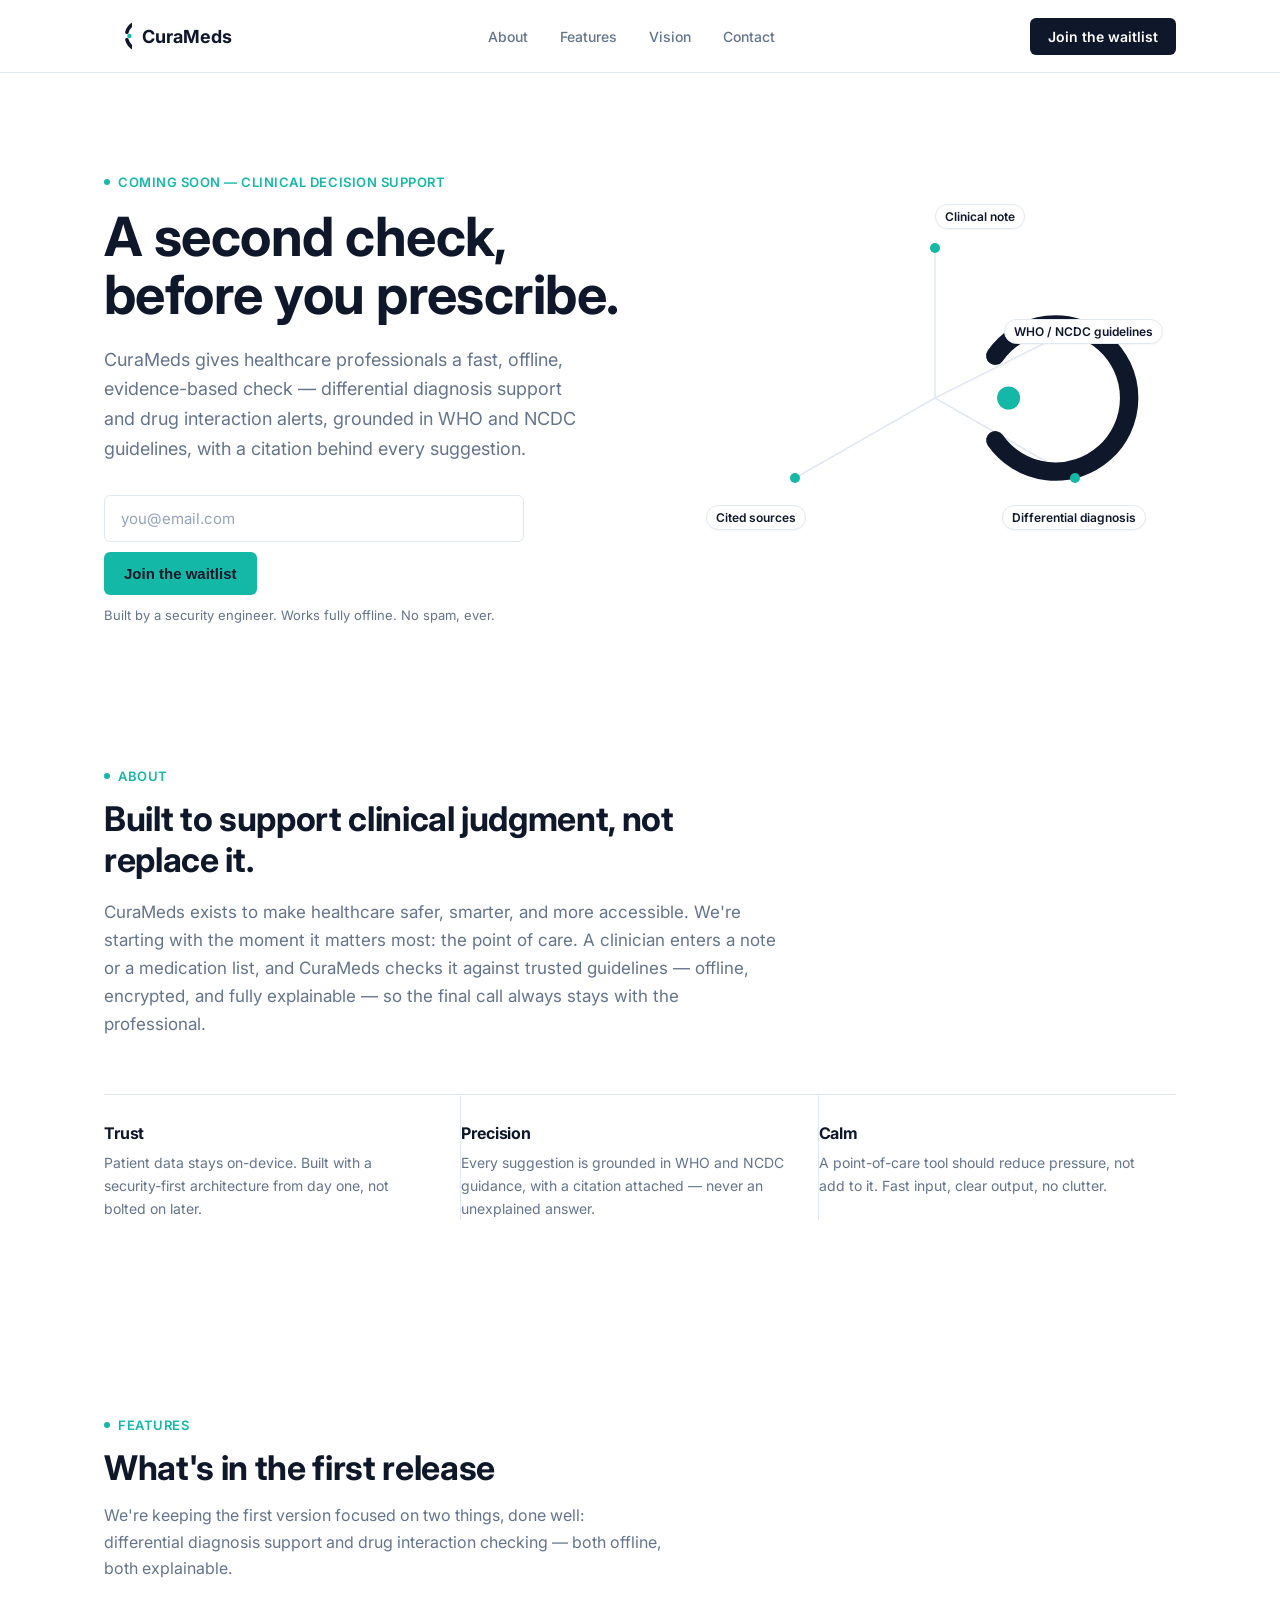
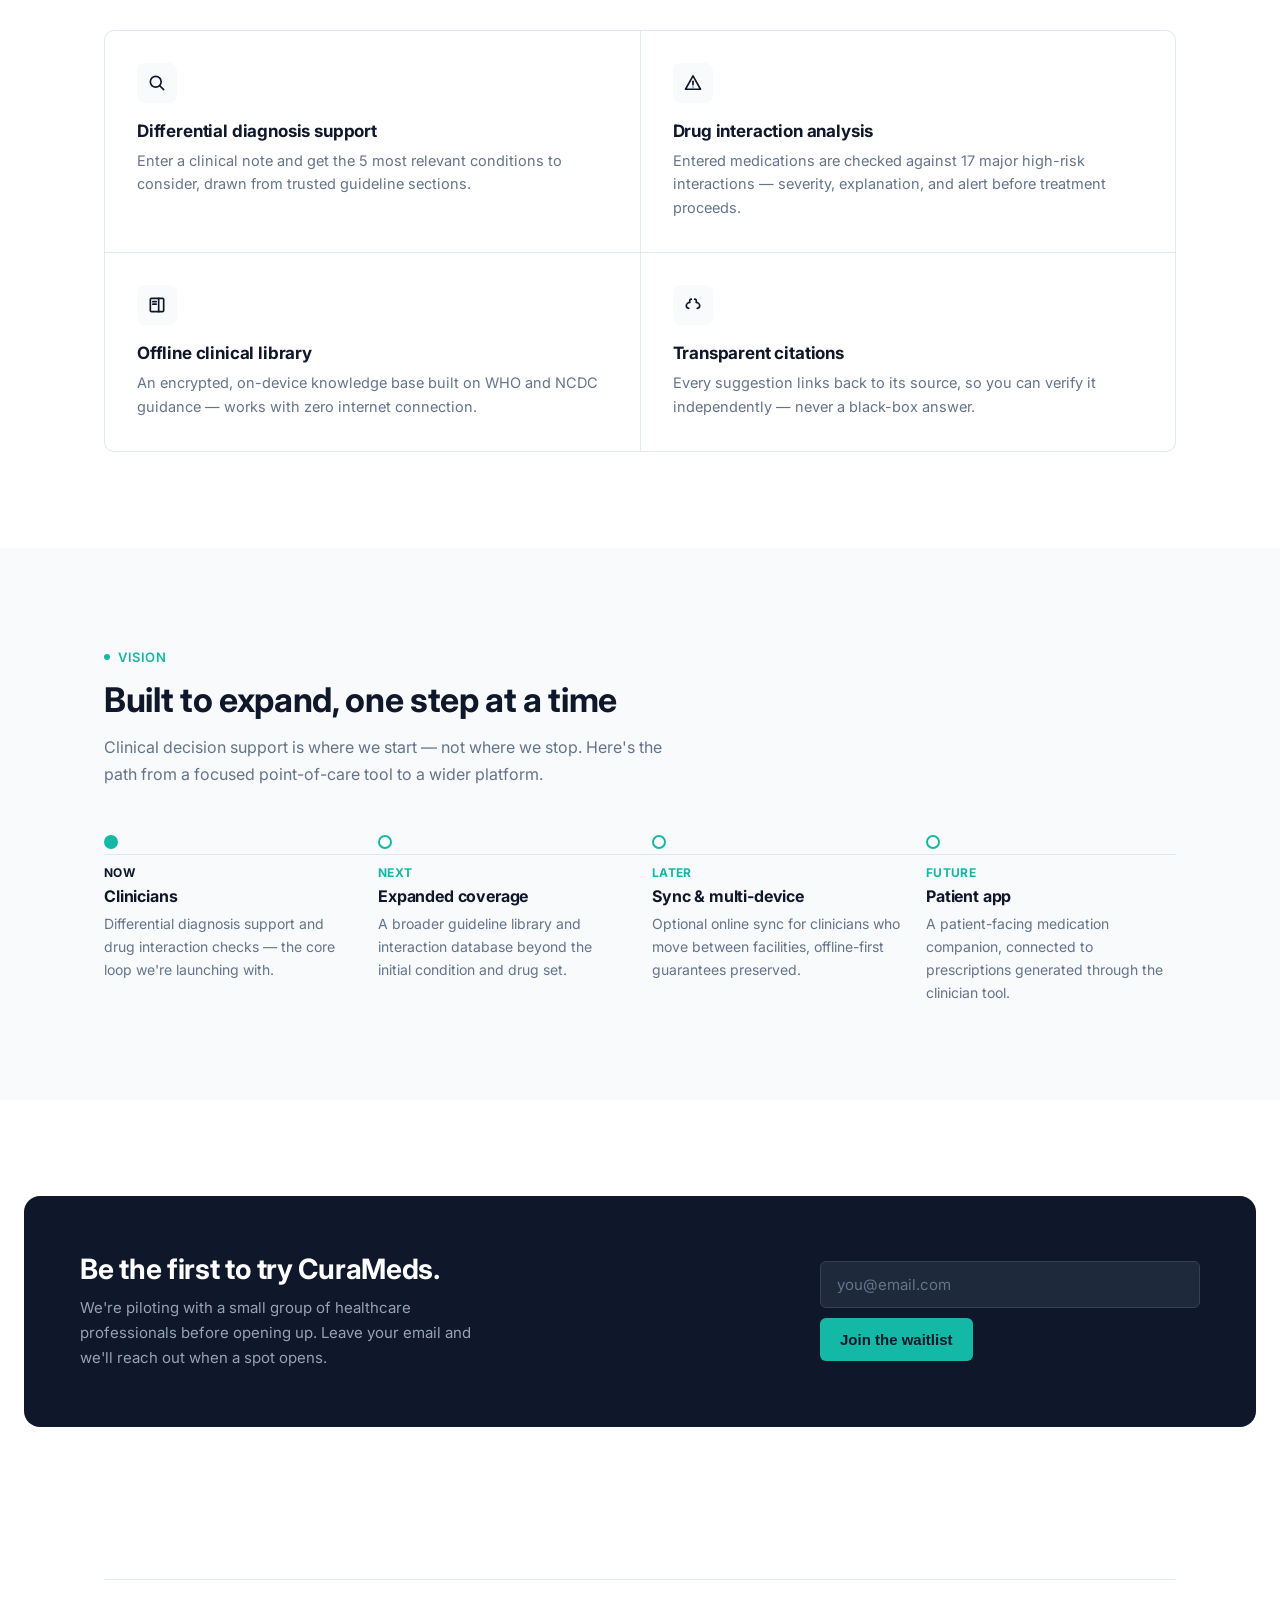
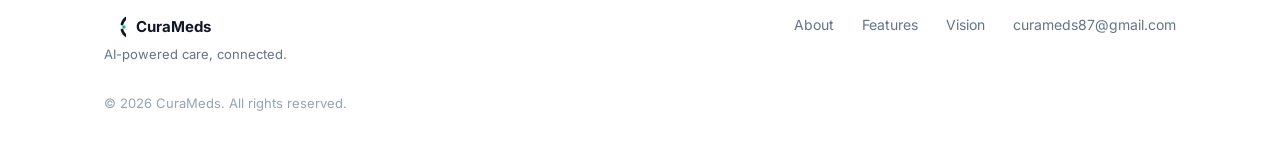
==== index.html @ 8fec7665 "Rename curameds-landing.html to index.html" ====
<!DOCTYPE html>
<html lang="en">
<head>
<meta charset="UTF-8">
<meta name="viewport" content="width=device-width, initial-scale=1.0">
<title>CuraMeds — Never miss a dose again</title>
<link rel="preconnect" href="https://fonts.googleapis.com">
<link rel="preconnect" href="https://fonts.gstatic.com" crossorigin>
<link href="https://fonts.googleapis.com/css2?family=Inter:wght@400;500;600;700;800&display=swap" rel="stylesheet">
<style>
  :root{
    --navy:#0F172A;
    --teal:#14B8A6;
    --white:#FFFFFF;
    --lgray:#F8FAFC;
    --mgray:#64748B;
    --emerald:#10B981;
    --border:#E2E8F0;
    --maxw:1120px;
  }
  *{box-sizing:border-box;}
  html{scroll-behavior:smooth;}
  body{
    margin:0;
    font-family:'Inter',Helvetica,Arial,sans-serif;
    color:var(--navy);
    background:var(--white);
    -webkit-font-smoothing:antialiased;
  }
  a{color:inherit;}
  img,svg{display:block;max-width:100%;}
  .wrap{max-width:var(--maxw);margin:0 auto;padding:0 24px;}
  .eyebrow{
    display:inline-flex;align-items:center;gap:8px;
    font-size:13px;font-weight:600;letter-spacing:.04em;text-transform:uppercase;
    color:var(--teal);
  }
  .eyebrow .dot{width:6px;height:6px;border-radius:50%;background:var(--teal);}
  h1,h2,h3{margin:0;font-weight:700;letter-spacing:-0.01em;}
  p{margin:0;line-height:1.65;color:var(--mgray);}
  section{padding:96px 0;}
  @media (max-width:640px){section{padding:64px 0;}}

  /* Focus visibility */
  a:focus-visible,button:focus-visible,input:focus-visible{
    outline:2px solid var(--teal);outline-offset:3px;border-radius:4px;
  }

  /* NAV */
  header.site{
    position:sticky;top:0;z-index:50;
    background:rgba(255,255,255,.9);backdrop-filter:blur(8px);
    border-bottom:1px solid var(--border);
  }
  .navrow{display:flex;align-items:center;justify-content:space-between;height:72px;}
  .brand{display:flex;align-items:center;gap:10px;text-decoration:none;}
  .brand svg{width:28px;height:28px;}
  .brand span{font-size:18px;font-weight:700;color:var(--navy);}
  nav.links{display:flex;gap:32px;}
  nav.links a{font-size:14px;font-weight:500;color:var(--mgray);text-decoration:none;transition:color .15s ease;}
  nav.links a:hover{color:var(--navy);}
  .navcta{
    font-size:14px;font-weight:600;color:var(--white);background:var(--navy);
    padding:10px 18px;border-radius:6px;text-decoration:none;border:none;cursor:pointer;
    transition:background .15s ease;
  }
  .navcta:hover{background:#1e293b;}
  .navmobile{display:none;}
  @media (max-width:800px){
    nav.links{display:none;}
  }

  /* HERO */
  .hero{padding:96px 0 40px;}
  .hero-grid{display:grid;grid-template-columns:1.05fr .95fr;gap:56px;align-items:center;}
  @media (max-width:900px){.hero-grid{grid-template-columns:1fr;gap:48px;}}
  .hero h1{
    font-size:clamp(34px,5vw,54px);line-height:1.08;margin:18px 0 20px;color:var(--navy);
  }
  .hero p.lead{font-size:18px;max-width:480px;margin-bottom:32px;}
  .waitlist-form{display:flex;gap:10px;max-width:420px;flex-wrap:wrap;}
  .waitlist-form input[type=email]{
    flex:1 1 220px;padding:13px 16px;border:1px solid var(--border);border-radius:6px;
    font-size:15px;font-family:inherit;color:var(--navy);background:var(--white);
  }
  .waitlist-form input::placeholder{color:#94A3B8;}
  .btn-primary{
    padding:13px 20px;border-radius:6px;border:none;background:var(--teal);color:var(--navy);
    font-weight:700;font-size:15px;cursor:pointer;transition:background .15s ease, transform .1s ease;
    white-space:nowrap;
  }
  .btn-primary:hover{background:#0d9488;color:var(--white);}
  .btn-primary:active{transform:scale(.98);}
  .form-note{font-size:13px;color:var(--mgray);margin-top:10px;}
  .form-success{font-size:14px;color:#0d9488;font-weight:600;display:none;margin-top:10px;}

  /* HERO SIGNATURE — connected loop diagram */
  .signature{position:relative;width:100%;aspect-ratio:1/1;max-width:440px;margin:0 auto;}
  .sig-caption{
    position:absolute;font-size:12px;font-weight:600;color:var(--navy);
    background:var(--white);padding:4px 9px;border:1px solid var(--border);border-radius:20px;
    white-space:nowrap;box-shadow:0 1px 2px rgba(15,23,42,.04);
  }
  @keyframes fadein{from{opacity:0;transform:translateY(6px);}to{opacity:1;transform:translateY(0);}}
  .sig-caption, .sig-svg{animation:fadein .6s ease both;}
  .sig-caption:nth-of-type(1){animation-delay:.15s;}
  .sig-caption:nth-of-type(2){animation-delay:.3s;}
  .sig-caption:nth-of-type(3){animation-delay:.45s;}
  .sig-caption:nth-of-type(4){animation-delay:.6s;}
  @media (prefers-reduced-motion:reduce){
    .sig-caption,.sig-svg{animation:none !important;}
  }

  /* ABOUT */
  .about-top{max-width:680px;}
  .about-top p{font-size:17px;}
  .pillars{
    margin-top:56px;display:grid;grid-template-columns:repeat(3,1fr);
    border-top:1px solid var(--border);
  }
  .pillar{padding:28px 28px 0 0;border-right:1px solid var(--border);}
  .pillar:last-child{border-right:none;}
  .pillar h3{font-size:16px;color:var(--navy);margin-bottom:8px;}
  .pillar p{font-size:14px;}
  @media (max-width:700px){
    .pillars{grid-template-columns:1fr;}
    .pillar{border-right:none;border-bottom:1px solid var(--border);padding:24px 0;}
  }

  /* FEATURES */
  .section-head{max-width:560px;margin-bottom:48px;}
  .section-head h2{font-size:clamp(26px,3.4vw,34px);margin-top:14px;color:var(--navy);}
  .section-head p{margin-top:14px;font-size:16px;}
  .feature-grid{display:grid;grid-template-columns:repeat(2,1fr);gap:1px;background:var(--border);border:1px solid var(--border);border-radius:10px;overflow:hidden;}
  @media (max-width:700px){.feature-grid{grid-template-columns:1fr;}}
  .feature{background:var(--white);padding:32px;}
  .feature .icon{
    width:40px;height:40px;border-radius:8px;background:var(--lgray);
    display:flex;align-items:center;justify-content:center;margin-bottom:18px;
  }
  .feature .icon svg{width:20px;height:20px;stroke:var(--navy);}
  .feature h3{font-size:17px;color:var(--navy);margin-bottom:8px;}
  .feature p{font-size:14.5px;}

  /* VISION / ROADMAP */
  .vision{background:var(--lgray);}
  .roadmap{margin-top:48px;position:relative;}
  .roadmap-line{
    position:absolute;top:19px;left:0;right:0;height:1px;background:var(--border);
  }
  .roadmap-steps{display:grid;grid-template-columns:repeat(4,1fr);gap:24px;position:relative;}
  @media (max-width:800px){
    .roadmap-steps{grid-template-columns:1fr;gap:0;}
    .roadmap-line{display:none;}
  }
  .step{position:relative;padding-top:0;}
  @media (max-width:800px){
    .step{padding:20px 0 20px 28px;border-left:1px solid var(--border);}
    .step .node{position:absolute;left:-7px;top:22px;}
  }
  .step .node{
    width:14px;height:14px;border-radius:50%;background:var(--white);border:2px solid var(--teal);
    margin-bottom:16px;position:relative;z-index:2;
  }
  .step.now .node{background:var(--teal);}
  .step .tag{font-size:12px;font-weight:700;letter-spacing:.03em;text-transform:uppercase;color:var(--teal);margin-bottom:6px;display:block;}
  .step.now .tag{color:var(--navy);}
  .step h3{font-size:16px;color:var(--navy);margin-bottom:6px;}
  .step p{font-size:14px;}

  /* WAITLIST BAND */
  .cta-band{background:var(--navy);color:var(--white);border-radius:16px;padding:56px 48px;margin:0 24px;}
  @media (max-width:640px){.cta-band{padding:40px 24px;margin:0 16px;}}
  .cta-inner{max-width:var(--maxw);margin:0 auto;display:flex;justify-content:space-between;align-items:center;gap:40px;flex-wrap:wrap;}
  .cta-inner h2{font-size:clamp(22px,3vw,28px);color:var(--white);max-width:420px;}
  .cta-inner p{color:#94A3B8;margin-top:10px;font-size:15px;max-width:420px;}
  .cta-form{display:flex;gap:10px;flex-wrap:wrap;max-width:380px;flex:1 1 320px;}
  .cta-form input[type=email]{
    flex:1 1 200px;padding:13px 16px;border-radius:6px;border:1px solid #334155;
    background:#1e293b;color:var(--white);font-size:15px;font-family:inherit;
  }
  .cta-form input::placeholder{color:#64748B;}

  /* FOOTER */
  footer{padding:56px 0 40px;}
  .foot-grid{display:flex;justify-content:space-between;align-items:flex-start;gap:24px;flex-wrap:wrap;border-top:1px solid var(--border);padding-top:36px;}
  .foot-brand{display:flex;align-items:center;gap:10px;}
  .foot-brand svg{width:22px;height:22px;}
  .foot-brand span{font-weight:700;font-size:15px;}
  .foot-tag{font-size:13px;color:var(--mgray);margin-top:6px;}
  .foot-links{display:flex;gap:28px;font-size:14px;}
  .foot-links a{text-decoration:none;color:var(--mgray);}
  .foot-links a:hover{color:var(--navy);}
  .foot-copy{font-size:13px;color:#94A3B8;margin-top:28px;}
</style>
</head>
<body>

<header class="site">
  <div class="wrap navrow">
    <a class="brand" href="#top" aria-label="CuraMeds home">
      <svg viewBox="0 0 128 128" fill="none" xmlns="http://www.w3.org/2000/svg" aria-hidden="true">
        <path d="M104.8,46.6 A64,64 0 1 1 104.8,81.4" stroke="#0F172A" stroke-width="16" stroke-linecap="round" fill="none"/>
        <circle cx="116" cy="64" r="10" fill="#14B8A6"/>
      </svg>
      <span>CuraMeds</span>
    </a>
    <nav class="links" aria-label="Primary">
      <a href="#about">About</a>
      <a href="#features">Features</a>
      <a href="#vision">Vision</a>
      <a href="#contact">Contact</a>
    </nav>
    <a class="navcta" href="#contact">Join the waitlist</a>
  </div>
</header>

<main id="top">

  <!-- HERO -->
  <section class="hero">
    <div class="wrap hero-grid">
      <div>
        <span class="eyebrow"><span class="dot"></span>Coming soon — clinical decision support</span>
        <h1>A second check, before you prescribe.</h1>
        <p class="lead">CuraMeds gives healthcare professionals a fast, offline, evidence-based check — differential diagnosis support and drug interaction alerts, grounded in WHO and NCDC guidelines, with a citation behind every suggestion.</p>
        <form class="waitlist-form" id="heroForm">
          <input type="email" required placeholder="you@email.com" aria-label="Email address">
          <button class="btn-primary" type="submit">Join the waitlist</button>
        </form>
        <p class="form-note" id="heroNote">Built by a security engineer. Works fully offline. No spam, ever.</p>
        <p class="form-success" id="heroSuccess">You're on the list — we'll email you when the pilot opens.</p>
      </div>

      <div class="signature" aria-hidden="true">
        <svg class="sig-svg" viewBox="0 0 440 440" width="100%" height="100%">
          <line x1="220" y1="220" x2="220" y2="70" stroke="#E2E8F0" stroke-width="1.5"/>
          <line x1="220" y1="220" x2="360" y2="150" stroke="#E2E8F0" stroke-width="1.5"/>
          <line x1="220" y1="220" x2="360" y2="300" stroke="#E2E8F0" stroke-width="1.5"/>
          <line x1="220" y1="220" x2="80" y2="300" stroke="#E2E8F0" stroke-width="1.5"/>
          <g transform="translate(220,220) scale(1.15)">
            <path d="M52.4,-36.7 A64,64 0 1 1 52.4,36.7" fill="none" stroke="#0F172A" stroke-width="16" stroke-linecap="round"/>
            <circle cx="64" cy="0" r="10" fill="#14B8A6"/>
          </g>
          <circle cx="220" cy="70" r="5" fill="#14B8A6"/>
          <circle cx="360" cy="150" r="5" fill="#14B8A6"/>
          <circle cx="360" cy="300" r="5" fill="#14B8A6"/>
          <circle cx="80" cy="300" r="5" fill="#14B8A6"/>
        </svg>
        <span class="sig-caption" style="top:6%;left:50%;transform:translateX(-50%);">Clinical note</span>
        <span class="sig-caption" style="top:32%;right:-2%;">WHO / NCDC guidelines</span>
        <span class="sig-caption" style="bottom:20%;right:2%;">Differential diagnosis</span>
        <span class="sig-caption" style="bottom:20%;left:-2%;">Cited sources</span>
      </div>
    </div>
  </section>

  <!-- ABOUT -->
  <section id="about">
    <div class="wrap">
      <div class="about-top">
        <span class="eyebrow"><span class="dot"></span>About</span>
        <h2 style="font-size:clamp(26px,3.4vw,34px);margin-top:14px;color:var(--navy);">Built to support clinical judgment, not replace it.</h2>
        <p style="margin-top:18px;">CuraMeds exists to make healthcare safer, smarter, and more accessible. We're starting with the moment it matters most: the point of care. A clinician enters a note or a medication list, and CuraMeds checks it against trusted guidelines — offline, encrypted, and fully explainable — so the final call always stays with the professional.</p>
      </div>
      <div class="pillars">
        <div class="pillar">
          <h3>Trust</h3>
          <p>Patient data stays on-device. Built with a security-first architecture from day one, not bolted on later.</p>
        </div>
        <div class="pillar">
          <h3>Precision</h3>
          <p>Every suggestion is grounded in WHO and NCDC guidance, with a citation attached — never an unexplained answer.</p>
        </div>
        <div class="pillar">
          <h3>Calm</h3>
          <p>A point-of-care tool should reduce pressure, not add to it. Fast input, clear output, no clutter.</p>
        </div>
      </div>
    </div>
  </section>

  <!-- FEATURES -->
  <section id="features">
    <div class="wrap">
      <div class="section-head">
        <span class="eyebrow"><span class="dot"></span>Features</span>
        <h2>What's in the first release</h2>
        <p>We're keeping the first version focused on two things, done well: differential diagnosis support and drug interaction checking — both offline, both explainable.</p>
      </div>
      <div class="feature-grid">
        <div class="feature">
          <div class="icon">
            <svg viewBox="0 0 24 24" fill="none" stroke-width="2" stroke-linecap="round" stroke-linejoin="round"><circle cx="10.5" cy="10.5" r="6.5"/><line x1="15.3" y1="15.3" x2="20" y2="20"/></svg>
          </div>
          <h3>Differential diagnosis support</h3>
          <p>Enter a clinical note and get the 5 most relevant conditions to consider, drawn from trusted guideline sections.</p>
        </div>
        <div class="feature">
          <div class="icon">
            <svg viewBox="0 0 24 24" fill="none" stroke-width="2" stroke-linecap="round" stroke-linejoin="round"><path d="M12 3.5 21 19.5H3Z"/><line x1="12" y1="10" x2="12" y2="14.2"/><circle cx="12" cy="17" r="0.15" fill="#0F172A" stroke="#0F172A"/></svg>
          </div>
          <h3>Drug interaction analysis</h3>
          <p>Entered medications are checked against 17 major high-risk interactions — severity, explanation, and alert before treatment proceeds.</p>
        </div>
        <div class="feature">
          <div class="icon">
            <svg viewBox="0 0 24 24" fill="none" stroke-width="2" stroke-linecap="round" stroke-linejoin="round"><path d="M4 5.5C4 4.7 4.7 4 5.5 4H14v16H5.5A1.5 1.5 0 0 1 4 18.5Z"/><path d="M14 4h4.5c.83 0 1.5.67 1.5 1.5v13c0 .83-.67 1.5-1.5 1.5H14"/><line x1="7" y1="8" x2="11" y2="8"/><line x1="7" y1="11" x2="11" y2="11"/></svg>
          </div>
          <h3>Offline clinical library</h3>
          <p>An encrypted, on-device knowledge base built on WHO and NCDC guidance — works with zero internet connection.</p>
        </div>
        <div class="feature">
          <div class="icon">
            <svg viewBox="0 0 24 24" fill="none" stroke-width="2" stroke-linecap="round" stroke-linejoin="round"><path d="M8 9c-2.2 0-4 1.8-4 4v0c0 1.7 1.3 3 3 3"/><path d="M8 9V7c0-1.1.9-2 2-2"/><path d="M16 9c2.2 0 4 1.8 4 4v0c0 1.7-1.3 3-3 3"/><path d="M16 9V7c0-1.1-.9-2-2-2"/></svg>
          </div>
          <h3>Transparent citations</h3>
          <p>Every suggestion links back to its source, so you can verify it independently — never a black-box answer.</p>
        </div>
      </div>
    </div>
  </section>

  <!-- VISION -->
  <section id="vision" class="vision">
    <div class="wrap">
      <div class="section-head">
        <span class="eyebrow"><span class="dot"></span>Vision</span>
        <h2>Built to expand, one step at a time</h2>
        <p>Clinical decision support is where we start — not where we stop. Here's the path from a focused point-of-care tool to a wider platform.</p>
      </div>
      <div class="roadmap">
        <div class="roadmap-line"></div>
        <div class="roadmap-steps">
          <div class="step now">
            <div class="node"></div>
            <span class="tag">Now</span>
            <h3>Clinicians</h3>
            <p>Differential diagnosis support and drug interaction checks — the core loop we're launching with.</p>
          </div>
          <div class="step">
            <div class="node"></div>
            <span class="tag">Next</span>
            <h3>Expanded coverage</h3>
            <p>A broader guideline library and interaction database beyond the initial condition and drug set.</p>
          </div>
          <div class="step">
            <div class="node"></div>
            <span class="tag">Later</span>
            <h3>Sync &amp; multi-device</h3>
            <p>Optional online sync for clinicians who move between facilities, offline-first guarantees preserved.</p>
          </div>
          <div class="step">
            <div class="node"></div>
            <span class="tag">Future</span>
            <h3>Patient app</h3>
            <p>A patient-facing medication companion, connected to prescriptions generated through the clinician tool.</p>
          </div>
        </div>
      </div>
    </div>
  </section>

  <!-- CONTACT / WAITLIST -->
  <section id="contact">
    <div class="cta-band">
      <div class="cta-inner">
        <div>
          <h2>Be the first to try CuraMeds.</h2>
          <p>We're piloting with a small group of healthcare professionals before opening up. Leave your email and we'll reach out when a spot opens.</p>
        </div>
        <form class="cta-form" id="ctaForm">
          <input type="email" required placeholder="you@email.com" aria-label="Email address">
          <button class="btn-primary" type="submit">Join the waitlist</button>
        </form>
      </div>
    </div>
  </section>

</main>

<footer>
  <div class="wrap">
    <div class="foot-grid">
      <div>
        <div class="foot-brand">
          <svg viewBox="0 0 128 128" fill="none" xmlns="http://www.w3.org/2000/svg" aria-hidden="true">
            <path d="M104.8,46.6 A64,64 0 1 1 104.8,81.4" stroke="#0F172A" stroke-width="16" stroke-linecap="round" fill="none"/>
            <circle cx="116" cy="64" r="10" fill="#14B8A6"/>
          </svg>
          <span>CuraMeds</span>
        </div>
        <p class="foot-tag">AI-powered care, connected.</p>
      </div>
      <div class="foot-links">
        <a href="#about">About</a>
        <a href="#features">Features</a>
        <a href="#vision">Vision</a>
        <a href="mailto:curameds87@gmail.com">curameds87@gmail.com</a>
      </div>
    </div>
    <p class="foot-copy">&copy; 2026 CuraMeds. All rights reserved.</p>
  </div>
</footer>

<script>
  function handleWaitlist(formId, noteId, successId){
    var form = document.getElementById(formId);
    if(!form) return;
    form.addEventListener('submit', function(e){
      e.preventDefault();
      form.style.display = 'none';
      if(noteId){ var n = document.getElementById(noteId); if(n) n.style.display = 'none'; }
      if(successId){ var s = document.getElementById(successId); if(s) s.style.display = 'block'; }
      else {
        var msg = document.createElement('p');
        msg.textContent = "You're on the list — we'll email you when the pilot opens.";
        msg.style.color = '#0d9488';
        msg.style.fontWeight = '600';
        msg.style.fontSize = '14px';
        msg.style.marginTop = '10px';
        form.parentNode.appendChild(msg);
      }
    });
  }
  handleWaitlist('heroForm','heroNote','heroSuccess');
  handleWaitlist('ctaForm', null, null);
</script>

</body>
</html>
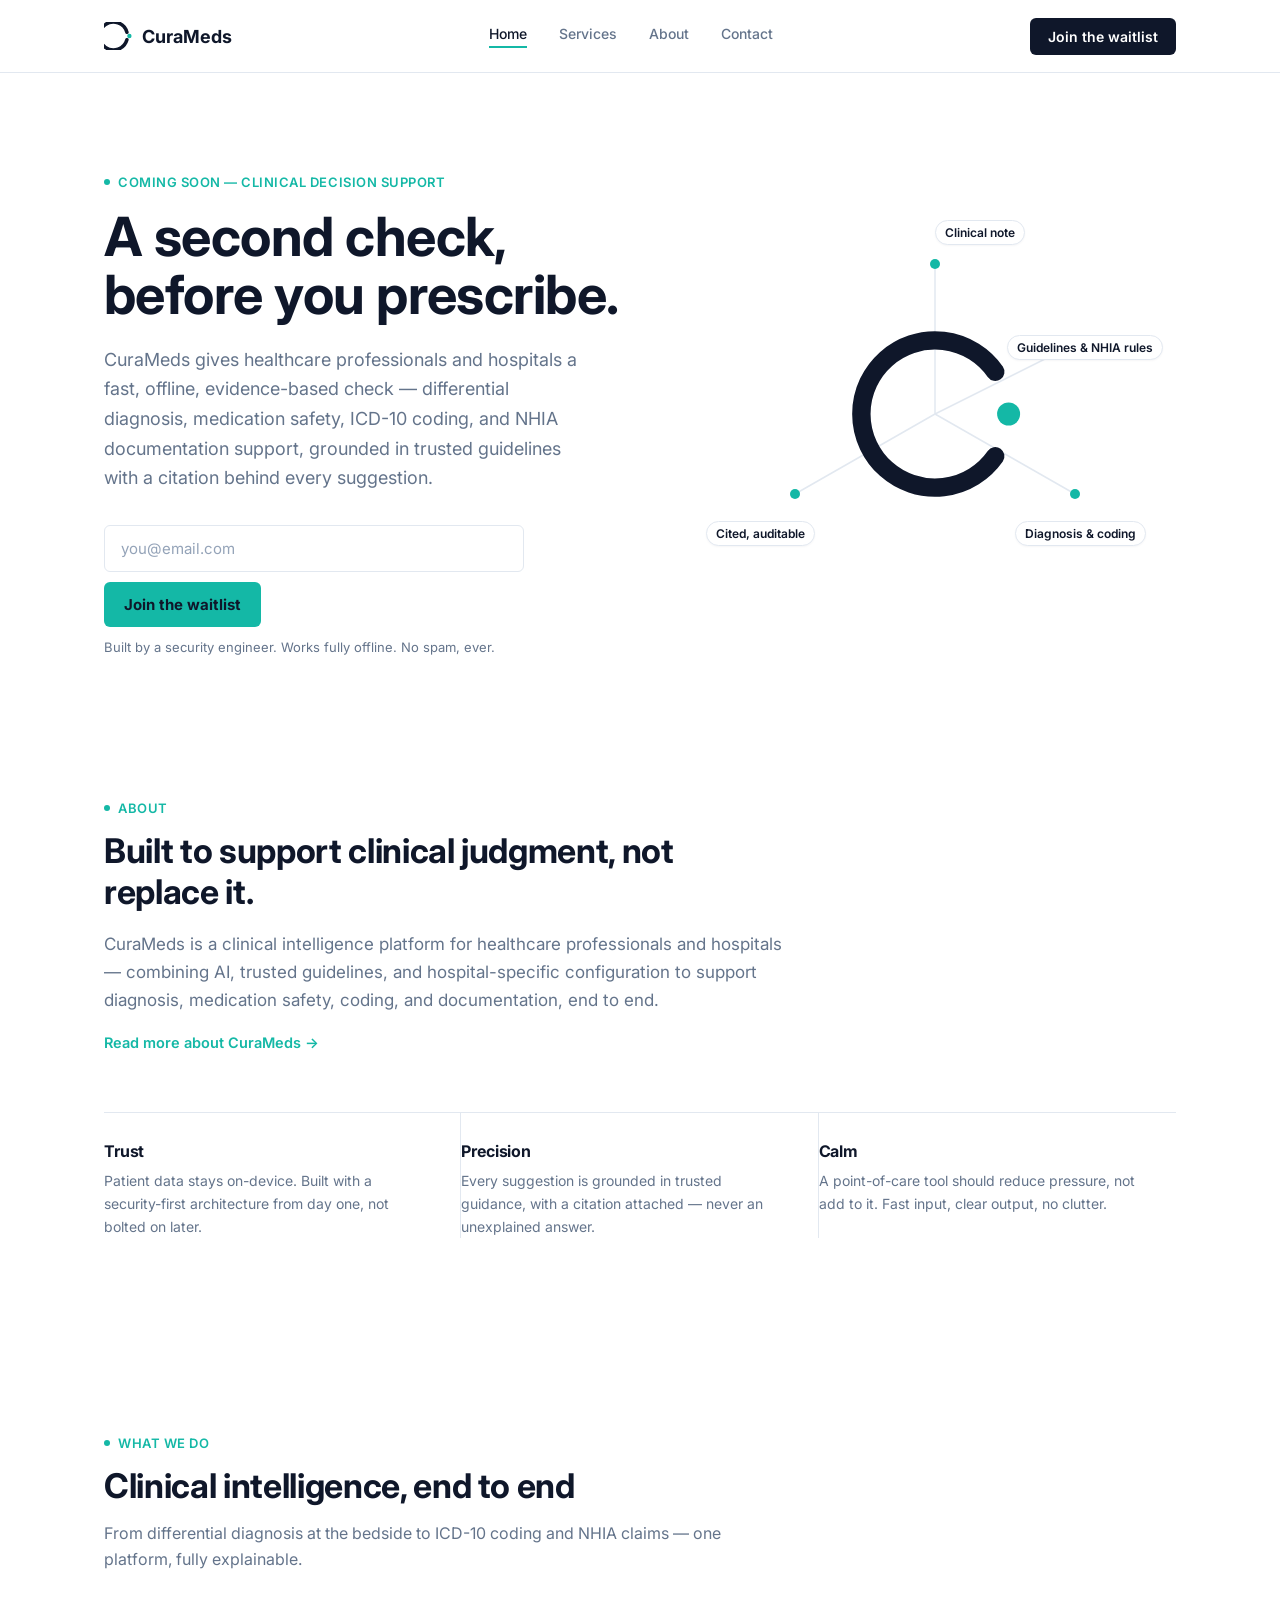
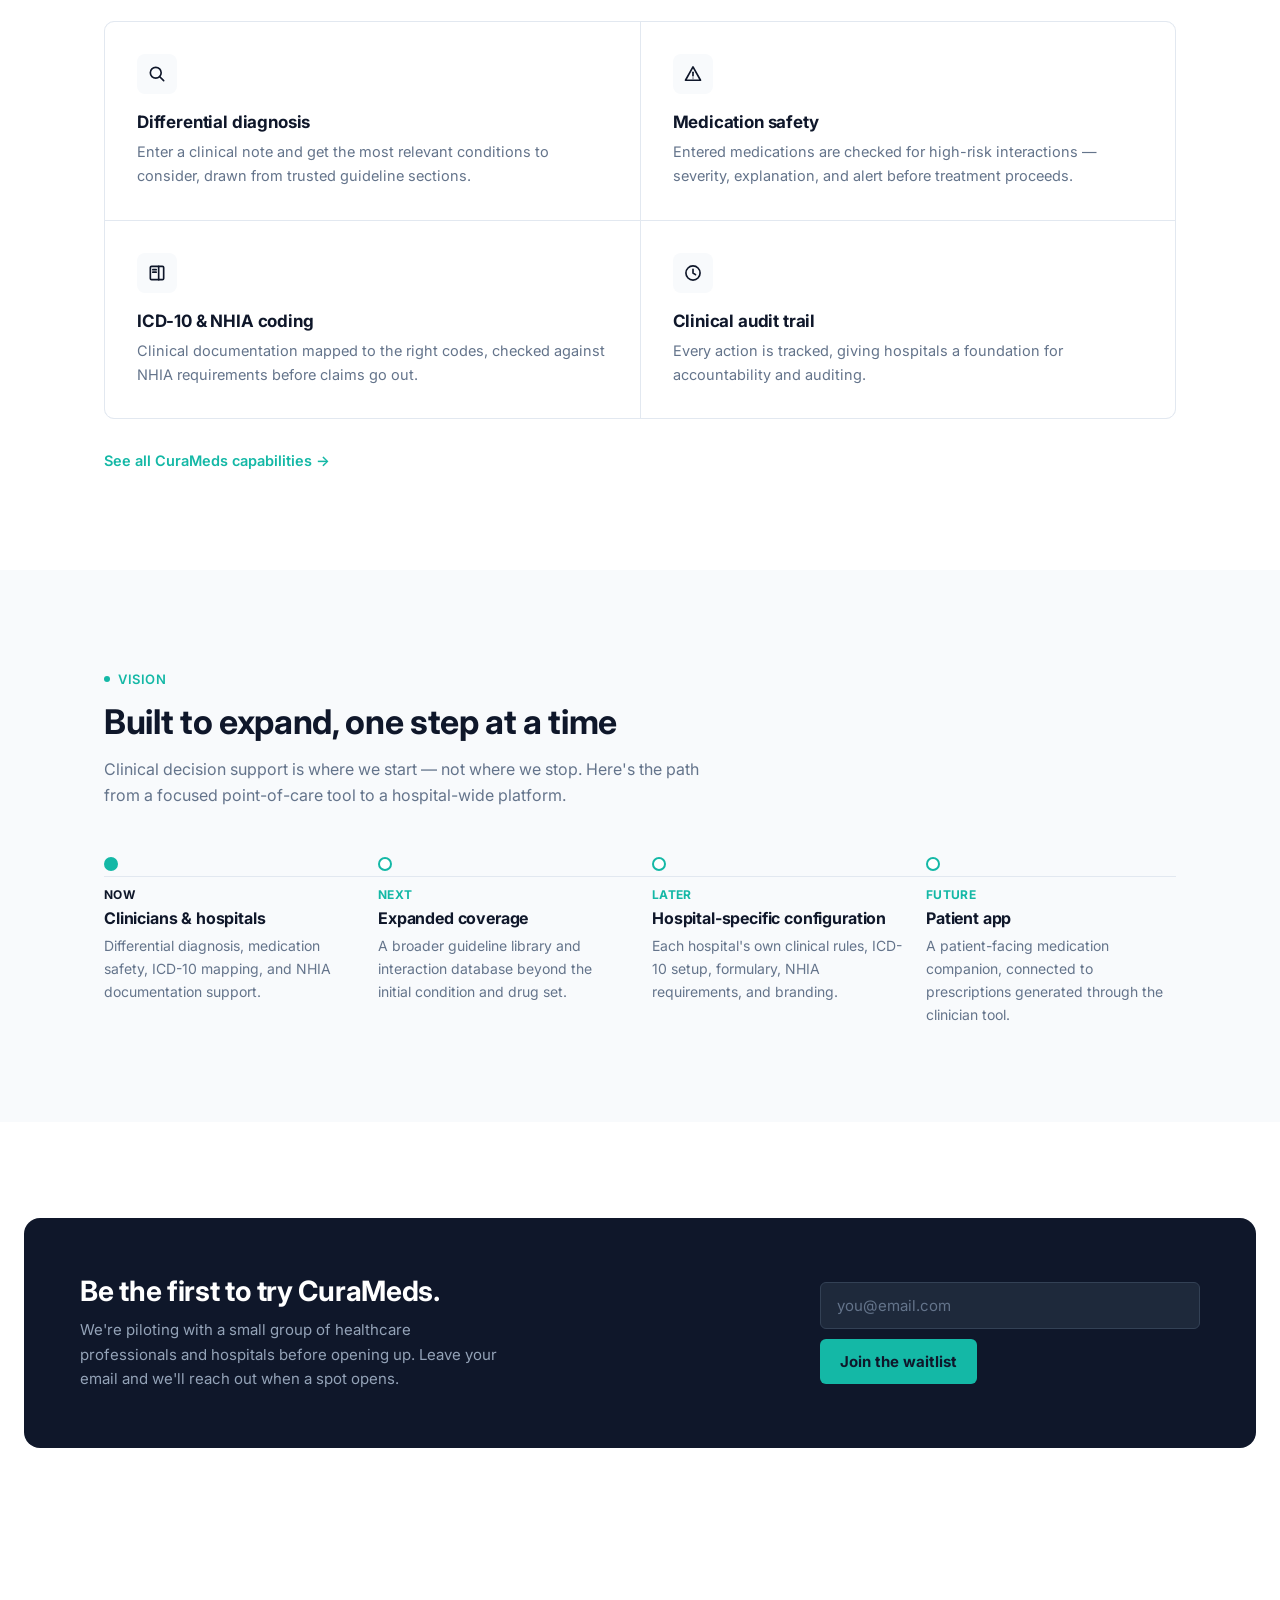
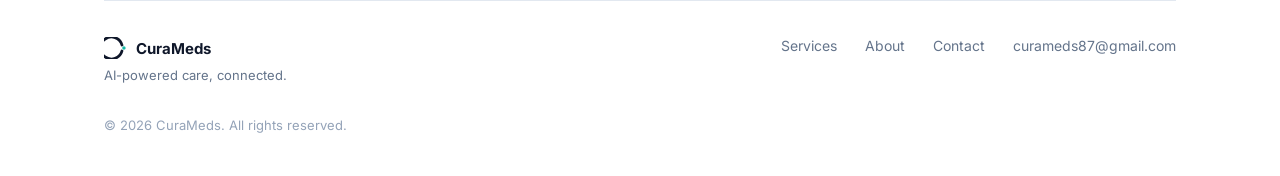
==== commit 096d2d15: "Update index.html" ====
--- a/index.html
+++ b/index.html
@@ -3,215 +3,30 @@
 <head>
 <meta charset="UTF-8">
 <meta name="viewport" content="width=device-width, initial-scale=1.0">
-<title>CuraMeds — Never miss a dose again</title>
+<title>CuraMeds — Clinical Intelligence for Hospitals</title>
 <link rel="preconnect" href="https://fonts.googleapis.com">
 <link rel="preconnect" href="https://fonts.gstatic.com" crossorigin>
 <link href="https://fonts.googleapis.com/css2?family=Inter:wght@400;500;600;700;800&display=swap" rel="stylesheet">
-<style>
-  :root{
-    --navy:#0F172A;
-    --teal:#14B8A6;
-    --white:#FFFFFF;
-    --lgray:#F8FAFC;
-    --mgray:#64748B;
-    --emerald:#10B981;
-    --border:#E2E8F0;
-    --maxw:1120px;
-  }
-  *{box-sizing:border-box;}
-  html{scroll-behavior:smooth;}
-  body{
-    margin:0;
-    font-family:'Inter',Helvetica,Arial,sans-serif;
-    color:var(--navy);
-    background:var(--white);
-    -webkit-font-smoothing:antialiased;
-  }
-  a{color:inherit;}
-  img,svg{display:block;max-width:100%;}
-  .wrap{max-width:var(--maxw);margin:0 auto;padding:0 24px;}
-  .eyebrow{
-    display:inline-flex;align-items:center;gap:8px;
-    font-size:13px;font-weight:600;letter-spacing:.04em;text-transform:uppercase;
-    color:var(--teal);
-  }
-  .eyebrow .dot{width:6px;height:6px;border-radius:50%;background:var(--teal);}
-  h1,h2,h3{margin:0;font-weight:700;letter-spacing:-0.01em;}
-  p{margin:0;line-height:1.65;color:var(--mgray);}
-  section{padding:96px 0;}
-  @media (max-width:640px){section{padding:64px 0;}}
-
-  /* Focus visibility */
-  a:focus-visible,button:focus-visible,input:focus-visible{
-    outline:2px solid var(--teal);outline-offset:3px;border-radius:4px;
-  }
-
-  /* NAV */
-  header.site{
-    position:sticky;top:0;z-index:50;
-    background:rgba(255,255,255,.9);backdrop-filter:blur(8px);
-    border-bottom:1px solid var(--border);
-  }
-  .navrow{display:flex;align-items:center;justify-content:space-between;height:72px;}
-  .brand{display:flex;align-items:center;gap:10px;text-decoration:none;}
-  .brand svg{width:28px;height:28px;}
-  .brand span{font-size:18px;font-weight:700;color:var(--navy);}
-  nav.links{display:flex;gap:32px;}
-  nav.links a{font-size:14px;font-weight:500;color:var(--mgray);text-decoration:none;transition:color .15s ease;}
-  nav.links a:hover{color:var(--navy);}
-  .navcta{
-    font-size:14px;font-weight:600;color:var(--white);background:var(--navy);
-    padding:10px 18px;border-radius:6px;text-decoration:none;border:none;cursor:pointer;
-    transition:background .15s ease;
-  }
-  .navcta:hover{background:#1e293b;}
-  .navmobile{display:none;}
-  @media (max-width:800px){
-    nav.links{display:none;}
-  }
-
-  /* HERO */
-  .hero{padding:96px 0 40px;}
-  .hero-grid{display:grid;grid-template-columns:1.05fr .95fr;gap:56px;align-items:center;}
-  @media (max-width:900px){.hero-grid{grid-template-columns:1fr;gap:48px;}}
-  .hero h1{
-    font-size:clamp(34px,5vw,54px);line-height:1.08;margin:18px 0 20px;color:var(--navy);
-  }
-  .hero p.lead{font-size:18px;max-width:480px;margin-bottom:32px;}
-  .waitlist-form{display:flex;gap:10px;max-width:420px;flex-wrap:wrap;}
-  .waitlist-form input[type=email]{
-    flex:1 1 220px;padding:13px 16px;border:1px solid var(--border);border-radius:6px;
-    font-size:15px;font-family:inherit;color:var(--navy);background:var(--white);
-  }
-  .waitlist-form input::placeholder{color:#94A3B8;}
-  .btn-primary{
-    padding:13px 20px;border-radius:6px;border:none;background:var(--teal);color:var(--navy);
-    font-weight:700;font-size:15px;cursor:pointer;transition:background .15s ease, transform .1s ease;
-    white-space:nowrap;
-  }
-  .btn-primary:hover{background:#0d9488;color:var(--white);}
-  .btn-primary:active{transform:scale(.98);}
-  .form-note{font-size:13px;color:var(--mgray);margin-top:10px;}
-  .form-success{font-size:14px;color:#0d9488;font-weight:600;display:none;margin-top:10px;}
-
-  /* HERO SIGNATURE — connected loop diagram */
-  .signature{position:relative;width:100%;aspect-ratio:1/1;max-width:440px;margin:0 auto;}
-  .sig-caption{
-    position:absolute;font-size:12px;font-weight:600;color:var(--navy);
-    background:var(--white);padding:4px 9px;border:1px solid var(--border);border-radius:20px;
-    white-space:nowrap;box-shadow:0 1px 2px rgba(15,23,42,.04);
-  }
-  @keyframes fadein{from{opacity:0;transform:translateY(6px);}to{opacity:1;transform:translateY(0);}}
-  .sig-caption, .sig-svg{animation:fadein .6s ease both;}
-  .sig-caption:nth-of-type(1){animation-delay:.15s;}
-  .sig-caption:nth-of-type(2){animation-delay:.3s;}
-  .sig-caption:nth-of-type(3){animation-delay:.45s;}
-  .sig-caption:nth-of-type(4){animation-delay:.6s;}
-  @media (prefers-reduced-motion:reduce){
-    .sig-caption,.sig-svg{animation:none !important;}
-  }
-
-  /* ABOUT */
-  .about-top{max-width:680px;}
-  .about-top p{font-size:17px;}
-  .pillars{
-    margin-top:56px;display:grid;grid-template-columns:repeat(3,1fr);
-    border-top:1px solid var(--border);
-  }
-  .pillar{padding:28px 28px 0 0;border-right:1px solid var(--border);}
-  .pillar:last-child{border-right:none;}
-  .pillar h3{font-size:16px;color:var(--navy);margin-bottom:8px;}
-  .pillar p{font-size:14px;}
-  @media (max-width:700px){
-    .pillars{grid-template-columns:1fr;}
-    .pillar{border-right:none;border-bottom:1px solid var(--border);padding:24px 0;}
-  }
-
-  /* FEATURES */
-  .section-head{max-width:560px;margin-bottom:48px;}
-  .section-head h2{font-size:clamp(26px,3.4vw,34px);margin-top:14px;color:var(--navy);}
-  .section-head p{margin-top:14px;font-size:16px;}
-  .feature-grid{display:grid;grid-template-columns:repeat(2,1fr);gap:1px;background:var(--border);border:1px solid var(--border);border-radius:10px;overflow:hidden;}
-  @media (max-width:700px){.feature-grid{grid-template-columns:1fr;}}
-  .feature{background:var(--white);padding:32px;}
-  .feature .icon{
-    width:40px;height:40px;border-radius:8px;background:var(--lgray);
-    display:flex;align-items:center;justify-content:center;margin-bottom:18px;
-  }
-  .feature .icon svg{width:20px;height:20px;stroke:var(--navy);}
-  .feature h3{font-size:17px;color:var(--navy);margin-bottom:8px;}
-  .feature p{font-size:14.5px;}
-
-  /* VISION / ROADMAP */
-  .vision{background:var(--lgray);}
-  .roadmap{margin-top:48px;position:relative;}
-  .roadmap-line{
-    position:absolute;top:19px;left:0;right:0;height:1px;background:var(--border);
-  }
-  .roadmap-steps{display:grid;grid-template-columns:repeat(4,1fr);gap:24px;position:relative;}
-  @media (max-width:800px){
-    .roadmap-steps{grid-template-columns:1fr;gap:0;}
-    .roadmap-line{display:none;}
-  }
-  .step{position:relative;padding-top:0;}
-  @media (max-width:800px){
-    .step{padding:20px 0 20px 28px;border-left:1px solid var(--border);}
-    .step .node{position:absolute;left:-7px;top:22px;}
-  }
-  .step .node{
-    width:14px;height:14px;border-radius:50%;background:var(--white);border:2px solid var(--teal);
-    margin-bottom:16px;position:relative;z-index:2;
-  }
-  .step.now .node{background:var(--teal);}
-  .step .tag{font-size:12px;font-weight:700;letter-spacing:.03em;text-transform:uppercase;color:var(--teal);margin-bottom:6px;display:block;}
-  .step.now .tag{color:var(--navy);}
-  .step h3{font-size:16px;color:var(--navy);margin-bottom:6px;}
-  .step p{font-size:14px;}
-
-  /* WAITLIST BAND */
-  .cta-band{background:var(--navy);color:var(--white);border-radius:16px;padding:56px 48px;margin:0 24px;}
-  @media (max-width:640px){.cta-band{padding:40px 24px;margin:0 16px;}}
-  .cta-inner{max-width:var(--maxw);margin:0 auto;display:flex;justify-content:space-between;align-items:center;gap:40px;flex-wrap:wrap;}
-  .cta-inner h2{font-size:clamp(22px,3vw,28px);color:var(--white);max-width:420px;}
-  .cta-inner p{color:#94A3B8;margin-top:10px;font-size:15px;max-width:420px;}
-  .cta-form{display:flex;gap:10px;flex-wrap:wrap;max-width:380px;flex:1 1 320px;}
-  .cta-form input[type=email]{
-    flex:1 1 200px;padding:13px 16px;border-radius:6px;border:1px solid #334155;
-    background:#1e293b;color:var(--white);font-size:15px;font-family:inherit;
-  }
-  .cta-form input::placeholder{color:#64748B;}
-
-  /* FOOTER */
-  footer{padding:56px 0 40px;}
-  .foot-grid{display:flex;justify-content:space-between;align-items:flex-start;gap:24px;flex-wrap:wrap;border-top:1px solid var(--border);padding-top:36px;}
-  .foot-brand{display:flex;align-items:center;gap:10px;}
-  .foot-brand svg{width:22px;height:22px;}
-  .foot-brand span{font-weight:700;font-size:15px;}
-  .foot-tag{font-size:13px;color:var(--mgray);margin-top:6px;}
-  .foot-links{display:flex;gap:28px;font-size:14px;}
-  .foot-links a{text-decoration:none;color:var(--mgray);}
-  .foot-links a:hover{color:var(--navy);}
-  .foot-copy{font-size:13px;color:#94A3B8;margin-top:28px;}
-</style>
+<link rel="stylesheet" href="styles.css">
 </head>
 <body>
 
 <header class="site">
   <div class="wrap navrow">
-    <a class="brand" href="#top" aria-label="CuraMeds home">
+    <a class="brand" href="index.html" aria-label="CuraMeds home">
       <svg viewBox="0 0 128 128" fill="none" xmlns="http://www.w3.org/2000/svg" aria-hidden="true">
-        <path d="M104.8,46.6 A64,64 0 1 1 104.8,81.4" stroke="#0F172A" stroke-width="16" stroke-linecap="round" fill="none"/>
+        <path d="M104.8,46.6 A64,64 0 1 0 104.8,81.4" stroke="#0F172A" stroke-width="16" stroke-linecap="round" fill="none"/>
         <circle cx="116" cy="64" r="10" fill="#14B8A6"/>
       </svg>
       <span>CuraMeds</span>
     </a>
     <nav class="links" aria-label="Primary">
-      <a href="#about">About</a>
-      <a href="#features">Features</a>
-      <a href="#vision">Vision</a>
-      <a href="#contact">Contact</a>
+      <a href="index.html" class="active">Home</a>
+      <a href="services.html">Services</a>
+      <a href="about.html">About</a>
+      <a href="contact.html">Contact</a>
     </nav>
-    <a class="navcta" href="#contact">Join the waitlist</a>
+    <a class="navcta" href="#waitlist">Join the waitlist</a>
   </div>
 </header>
 
@@ -223,7 +38,7 @@
       <div>
         <span class="eyebrow"><span class="dot"></span>Coming soon — clinical decision support</span>
         <h1>A second check, before you prescribe.</h1>
-        <p class="lead">CuraMeds gives healthcare professionals a fast, offline, evidence-based check — differential diagnosis support and drug interaction alerts, grounded in WHO and NCDC guidelines, with a citation behind every suggestion.</p>
+        <p class="lead">CuraMeds gives healthcare professionals and hospitals a fast, offline, evidence-based check — differential diagnosis, medication safety, ICD-10 coding, and NHIA documentation support, grounded in trusted guidelines with a citation behind every suggestion.</p>
         <form class="waitlist-form" id="heroForm">
           <input type="email" required placeholder="you@email.com" aria-label="Email address">
           <button class="btn-primary" type="submit">Join the waitlist</button>
@@ -239,7 +54,7 @@
           <line x1="220" y1="220" x2="360" y2="300" stroke="#E2E8F0" stroke-width="1.5"/>
           <line x1="220" y1="220" x2="80" y2="300" stroke="#E2E8F0" stroke-width="1.5"/>
           <g transform="translate(220,220) scale(1.15)">
-            <path d="M52.4,-36.7 A64,64 0 1 1 52.4,36.7" fill="none" stroke="#0F172A" stroke-width="16" stroke-linecap="round"/>
+            <path d="M52.4,-36.7 A64,64 0 1 0 52.4,36.7" fill="none" stroke="#0F172A" stroke-width="16" stroke-linecap="round"/>
             <circle cx="64" cy="0" r="10" fill="#14B8A6"/>
           </g>
           <circle cx="220" cy="70" r="5" fill="#14B8A6"/>
@@ -248,20 +63,21 @@
           <circle cx="80" cy="300" r="5" fill="#14B8A6"/>
         </svg>
         <span class="sig-caption" style="top:6%;left:50%;transform:translateX(-50%);">Clinical note</span>
-        <span class="sig-caption" style="top:32%;right:-2%;">WHO / NCDC guidelines</span>
-        <span class="sig-caption" style="bottom:20%;right:2%;">Differential diagnosis</span>
-        <span class="sig-caption" style="bottom:20%;left:-2%;">Cited sources</span>
-      </div>
-    </div>
-  </section>
-
-  <!-- ABOUT -->
+        <span class="sig-caption" style="top:32%;right:-2%;">Guidelines &amp; NHIA rules</span>
+        <span class="sig-caption" style="bottom:20%;right:2%;">Diagnosis &amp; coding</span>
+        <span class="sig-caption" style="bottom:20%;left:-2%;">Cited, auditable</span>
+      </div>
+    </div>
+  </section>
+
+  <!-- ABOUT TEASER -->
   <section id="about">
     <div class="wrap">
       <div class="about-top">
         <span class="eyebrow"><span class="dot"></span>About</span>
-        <h2 style="font-size:clamp(26px,3.4vw,34px);margin-top:14px;color:var(--navy);">Built to support clinical judgment, not replace it.</h2>
-        <p style="margin-top:18px;">CuraMeds exists to make healthcare safer, smarter, and more accessible. We're starting with the moment it matters most: the point of care. A clinician enters a note or a medication list, and CuraMeds checks it against trusted guidelines — offline, encrypted, and fully explainable — so the final call always stays with the professional.</p>
+        <h2 class="h2">Built to support clinical judgment, not replace it.</h2>
+        <p style="margin-top:18px;">CuraMeds is a clinical intelligence platform for healthcare professionals and hospitals — combining AI, trusted guidelines, and hospital-specific configuration to support diagnosis, medication safety, coding, and documentation, end to end.</p>
+        <p style="margin-top:14px;"><a class="text-link" href="about.html">Read more about CuraMeds &rarr;</a></p>
       </div>
       <div class="pillars">
         <div class="pillar">
@@ -270,7 +86,7 @@
         </div>
         <div class="pillar">
           <h3>Precision</h3>
-          <p>Every suggestion is grounded in WHO and NCDC guidance, with a citation attached — never an unexplained answer.</p>
+          <p>Every suggestion is grounded in trusted guidance, with a citation attached — never an unexplained answer.</p>
         </div>
         <div class="pillar">
           <h3>Calm</h3>
@@ -280,44 +96,45 @@
     </div>
   </section>
 
-  <!-- FEATURES -->
-  <section id="features">
+  <!-- SERVICES TEASER -->
+  <section id="services-teaser">
     <div class="wrap">
       <div class="section-head">
-        <span class="eyebrow"><span class="dot"></span>Features</span>
-        <h2>What's in the first release</h2>
-        <p>We're keeping the first version focused on two things, done well: differential diagnosis support and drug interaction checking — both offline, both explainable.</p>
+        <span class="eyebrow"><span class="dot"></span>What we do</span>
+        <h2>Clinical intelligence, end to end</h2>
+        <p>From differential diagnosis at the bedside to ICD-10 coding and NHIA claims — one platform, fully explainable.</p>
       </div>
       <div class="feature-grid">
         <div class="feature">
           <div class="icon">
             <svg viewBox="0 0 24 24" fill="none" stroke-width="2" stroke-linecap="round" stroke-linejoin="round"><circle cx="10.5" cy="10.5" r="6.5"/><line x1="15.3" y1="15.3" x2="20" y2="20"/></svg>
           </div>
-          <h3>Differential diagnosis support</h3>
-          <p>Enter a clinical note and get the 5 most relevant conditions to consider, drawn from trusted guideline sections.</p>
+          <h3>Differential diagnosis</h3>
+          <p>Enter a clinical note and get the most relevant conditions to consider, drawn from trusted guideline sections.</p>
         </div>
         <div class="feature">
           <div class="icon">
             <svg viewBox="0 0 24 24" fill="none" stroke-width="2" stroke-linecap="round" stroke-linejoin="round"><path d="M12 3.5 21 19.5H3Z"/><line x1="12" y1="10" x2="12" y2="14.2"/><circle cx="12" cy="17" r="0.15" fill="#0F172A" stroke="#0F172A"/></svg>
           </div>
-          <h3>Drug interaction analysis</h3>
-          <p>Entered medications are checked against 17 major high-risk interactions — severity, explanation, and alert before treatment proceeds.</p>
+          <h3>Medication safety</h3>
+          <p>Entered medications are checked for high-risk interactions — severity, explanation, and alert before treatment proceeds.</p>
         </div>
         <div class="feature">
           <div class="icon">
             <svg viewBox="0 0 24 24" fill="none" stroke-width="2" stroke-linecap="round" stroke-linejoin="round"><path d="M4 5.5C4 4.7 4.7 4 5.5 4H14v16H5.5A1.5 1.5 0 0 1 4 18.5Z"/><path d="M14 4h4.5c.83 0 1.5.67 1.5 1.5v13c0 .83-.67 1.5-1.5 1.5H14"/><line x1="7" y1="8" x2="11" y2="8"/><line x1="7" y1="11" x2="11" y2="11"/></svg>
           </div>
-          <h3>Offline clinical library</h3>
-          <p>An encrypted, on-device knowledge base built on WHO and NCDC guidance — works with zero internet connection.</p>
-        </div>
-        <div class="feature">
-          <div class="icon">
-            <svg viewBox="0 0 24 24" fill="none" stroke-width="2" stroke-linecap="round" stroke-linejoin="round"><path d="M8 9c-2.2 0-4 1.8-4 4v0c0 1.7 1.3 3 3 3"/><path d="M8 9V7c0-1.1.9-2 2-2"/><path d="M16 9c2.2 0 4 1.8 4 4v0c0 1.7-1.3 3-3 3"/><path d="M16 9V7c0-1.1-.9-2-2-2"/></svg>
-          </div>
-          <h3>Transparent citations</h3>
-          <p>Every suggestion links back to its source, so you can verify it independently — never a black-box answer.</p>
-        </div>
-      </div>
+          <h3>ICD-10 &amp; NHIA coding</h3>
+          <p>Clinical documentation mapped to the right codes, checked against NHIA requirements before claims go out.</p>
+        </div>
+        <div class="feature">
+          <div class="icon">
+            <svg viewBox="0 0 24 24" fill="none" stroke-width="2" stroke-linecap="round" stroke-linejoin="round"><circle cx="12" cy="12" r="8.5"/><path d="M12 7.5V12l3 2"/></svg>
+          </div>
+          <h3>Clinical audit trail</h3>
+          <p>Every action is tracked, giving hospitals a foundation for accountability and auditing.</p>
+        </div>
+      </div>
+      <p style="margin-top:28px;"><a class="text-link" href="services.html">See all CuraMeds capabilities &rarr;</a></p>
     </div>
   </section>
 
@@ -327,7 +144,7 @@
       <div class="section-head">
         <span class="eyebrow"><span class="dot"></span>Vision</span>
         <h2>Built to expand, one step at a time</h2>
-        <p>Clinical decision support is where we start — not where we stop. Here's the path from a focused point-of-care tool to a wider platform.</p>
+        <p>Clinical decision support is where we start — not where we stop. Here's the path from a focused point-of-care tool to a hospital-wide platform.</p>
       </div>
       <div class="roadmap">
         <div class="roadmap-line"></div>
@@ -335,8 +152,8 @@
           <div class="step now">
             <div class="node"></div>
             <span class="tag">Now</span>
-            <h3>Clinicians</h3>
-            <p>Differential diagnosis support and drug interaction checks — the core loop we're launching with.</p>
+            <h3>Clinicians &amp; hospitals</h3>
+            <p>Differential diagnosis, medication safety, ICD-10 mapping, and NHIA documentation support.</p>
           </div>
           <div class="step">
             <div class="node"></div>
@@ -347,8 +164,8 @@
           <div class="step">
             <div class="node"></div>
             <span class="tag">Later</span>
-            <h3>Sync &amp; multi-device</h3>
-            <p>Optional online sync for clinicians who move between facilities, offline-first guarantees preserved.</p>
+            <h3>Hospital-specific configuration</h3>
+            <p>Each hospital's own clinical rules, ICD-10 setup, formulary, NHIA requirements, and branding.</p>
           </div>
           <div class="step">
             <div class="node"></div>
@@ -361,13 +178,13 @@
     </div>
   </section>
 
-  <!-- CONTACT / WAITLIST -->
-  <section id="contact">
+  <!-- WAITLIST -->
+  <section id="waitlist">
     <div class="cta-band">
       <div class="cta-inner">
         <div>
           <h2>Be the first to try CuraMeds.</h2>
-          <p>We're piloting with a small group of healthcare professionals before opening up. Leave your email and we'll reach out when a spot opens.</p>
+          <p>We're piloting with a small group of healthcare professionals and hospitals before opening up. Leave your email and we'll reach out when a spot opens.</p>
         </div>
         <form class="cta-form" id="ctaForm">
           <input type="email" required placeholder="you@email.com" aria-label="Email address">
@@ -385,7 +202,7 @@
       <div>
         <div class="foot-brand">
           <svg viewBox="0 0 128 128" fill="none" xmlns="http://www.w3.org/2000/svg" aria-hidden="true">
-            <path d="M104.8,46.6 A64,64 0 1 1 104.8,81.4" stroke="#0F172A" stroke-width="16" stroke-linecap="round" fill="none"/>
+            <path d="M104.8,46.6 A64,64 0 1 0 104.8,81.4" stroke="#0F172A" stroke-width="16" stroke-linecap="round" fill="none"/>
             <circle cx="116" cy="64" r="10" fill="#14B8A6"/>
           </svg>
           <span>CuraMeds</span>
@@ -393,9 +210,9 @@
         <p class="foot-tag">AI-powered care, connected.</p>
       </div>
       <div class="foot-links">
-        <a href="#about">About</a>
-        <a href="#features">Features</a>
-        <a href="#vision">Vision</a>
+        <a href="services.html">Services</a>
+        <a href="about.html">About</a>
+        <a href="contact.html">Contact</a>
         <a href="mailto:curameds87@gmail.com">curameds87@gmail.com</a>
       </div>
     </div>
--- a/styles.css
+++ b/styles.css
@@ -0,0 +1,269 @@
+:root{
+  --navy:#0F172A;
+  --teal:#14B8A6;
+  --white:#FFFFFF;
+  --lgray:#F8FAFC;
+  --mgray:#64748B;
+  --emerald:#10B981;
+  --border:#E2E8F0;
+  --maxw:1120px;
+}
+*{box-sizing:border-box;}
+html{scroll-behavior:smooth;}
+body{
+  margin:0;
+  font-family:'Inter',Helvetica,Arial,sans-serif;
+  color:var(--navy);
+  background:var(--white);
+  -webkit-font-smoothing:antialiased;
+}
+a{color:inherit;}
+img,svg{display:block;max-width:100%;}
+.wrap{max-width:var(--maxw);margin:0 auto;padding:0 24px;}
+.eyebrow{
+  display:inline-flex;align-items:center;gap:8px;
+  font-size:13px;font-weight:600;letter-spacing:.04em;text-transform:uppercase;
+  color:var(--teal);
+}
+.eyebrow .dot{width:6px;height:6px;border-radius:50%;background:var(--teal);}
+h1,h2,h3{margin:0;font-weight:700;letter-spacing:-0.01em;}
+p{margin:0;line-height:1.65;color:var(--mgray);}
+section{padding:96px 0;}
+@media (max-width:640px){section{padding:64px 0;}}
+.text-link{color:var(--teal);font-weight:600;font-size:14.5px;text-decoration:none;}
+.text-link:hover{text-decoration:underline;}
+.h2{font-size:clamp(26px,3.4vw,34px);margin-top:14px;color:var(--navy);}
+
+/* Focus visibility */
+a:focus-visible,button:focus-visible,input:focus-visible,textarea:focus-visible{
+  outline:2px solid var(--teal);outline-offset:3px;border-radius:4px;
+}
+
+/* NAV */
+header.site{
+  position:sticky;top:0;z-index:50;
+  background:rgba(255,255,255,.92);backdrop-filter:blur(8px);
+  border-bottom:1px solid var(--border);
+}
+.navrow{display:flex;align-items:center;justify-content:space-between;height:72px;}
+.brand{display:flex;align-items:center;gap:10px;text-decoration:none;}
+.brand svg{width:28px;height:28px;}
+.brand span{font-size:18px;font-weight:700;color:var(--navy);}
+nav.links{display:flex;gap:32px;}
+nav.links a{font-size:14px;font-weight:500;color:var(--mgray);text-decoration:none;transition:color .15s ease;padding-bottom:4px;border-bottom:2px solid transparent;}
+nav.links a:hover{color:var(--navy);}
+nav.links a.active{color:var(--navy);border-bottom:2px solid var(--teal);}
+.navcta{
+  font-size:14px;font-weight:600;color:var(--white);background:var(--navy);
+  padding:10px 18px;border-radius:6px;text-decoration:none;border:none;cursor:pointer;
+  transition:background .15s ease;white-space:nowrap;
+}
+.navcta:hover{background:#1e293b;}
+@media (max-width:800px){
+  nav.links{display:none;}
+}
+
+/* PAGE HERO (Services/About/Contact) */
+.page-hero{padding:72px 0 56px;border-bottom:1px solid var(--border);background:var(--lgray);}
+.page-hero h1{font-size:clamp(32px,4.6vw,46px);line-height:1.1;color:var(--navy);margin-top:14px;}
+.page-hero p{font-size:17px;max-width:640px;margin-top:16px;}
+
+/* HERO (home) */
+.hero{padding:96px 0 40px;}
+.hero-grid{display:grid;grid-template-columns:1.05fr .95fr;gap:56px;align-items:center;}
+@media (max-width:900px){.hero-grid{grid-template-columns:1fr;gap:48px;}}
+.hero h1{
+  font-size:clamp(34px,5vw,54px);line-height:1.08;margin:18px 0 20px;color:var(--navy);
+}
+.hero p.lead{font-size:18px;max-width:480px;margin-bottom:32px;}
+.waitlist-form{display:flex;gap:10px;max-width:420px;flex-wrap:wrap;}
+.waitlist-form input[type=email]{
+  flex:1 1 220px;padding:13px 16px;border:1px solid var(--border);border-radius:6px;
+  font-size:15px;font-family:inherit;color:var(--navy);background:var(--white);
+}
+.waitlist-form input::placeholder{color:#94A3B8;}
+.btn-primary{
+  padding:13px 20px;border-radius:6px;border:none;background:var(--teal);color:var(--navy);
+  font-weight:700;font-size:15px;cursor:pointer;transition:background .15s ease, transform .1s ease;
+  white-space:nowrap;font-family:inherit;
+}
+.btn-primary:hover{background:#0d9488;color:var(--white);}
+.btn-primary:active{transform:scale(.98);}
+.form-note{font-size:13px;color:var(--mgray);margin-top:10px;}
+.form-success{font-size:14px;color:#0d9488;font-weight:600;display:none;margin-top:10px;}
+
+/* HERO SIGNATURE */
+.signature{position:relative;width:100%;aspect-ratio:1/1;max-width:440px;margin:0 auto;}
+.sig-caption{
+  position:absolute;font-size:12px;font-weight:600;color:var(--navy);
+  background:var(--white);padding:4px 9px;border:1px solid var(--border);border-radius:20px;
+  white-space:nowrap;box-shadow:0 1px 2px rgba(15,23,42,.04);
+}
+@keyframes fadein{from{opacity:0;transform:translateY(6px);}to{opacity:1;transform:translateY(0);}}
+.sig-caption, .sig-svg{animation:fadein .6s ease both;}
+.sig-caption:nth-of-type(1){animation-delay:.15s;}
+.sig-caption:nth-of-type(2){animation-delay:.3s;}
+.sig-caption:nth-of-type(3){animation-delay:.45s;}
+.sig-caption:nth-of-type(4){animation-delay:.6s;}
+@media (prefers-reduced-motion:reduce){
+  .sig-caption,.sig-svg{animation:none !important;}
+}
+
+/* ABOUT (home teaser + about page) */
+.about-top{max-width:680px;}
+.about-top p{font-size:17px;}
+.pillars{
+  margin-top:56px;display:grid;grid-template-columns:repeat(3,1fr);
+  border-top:1px solid var(--border);
+}
+.pillar{padding:28px 28px 0 0;border-right:1px solid var(--border);}
+.pillar:last-child{border-right:none;}
+.pillar h3{font-size:16px;color:var(--navy);margin-bottom:8px;}
+.pillar p{font-size:14px;}
+@media (max-width:700px){
+  .pillars{grid-template-columns:1fr;}
+  .pillar{border-right:none;border-bottom:1px solid var(--border);padding:24px 0;}
+}
+
+/* SECTION HEAD */
+.section-head{max-width:620px;margin-bottom:48px;}
+.section-head h2{font-size:clamp(26px,3.4vw,34px);margin-top:14px;color:var(--navy);}
+.section-head p{margin-top:14px;font-size:16px;}
+
+/* FEATURE / CAPABILITY GRID */
+.feature-grid{display:grid;grid-template-columns:repeat(2,1fr);gap:1px;background:var(--border);border:1px solid var(--border);border-radius:10px;overflow:hidden;}
+@media (max-width:700px){.feature-grid{grid-template-columns:1fr;}}
+.feature{background:var(--white);padding:32px;}
+.feature .icon{
+  width:40px;height:40px;border-radius:8px;background:var(--lgray);
+  display:flex;align-items:center;justify-content:center;margin-bottom:18px;
+}
+.feature .icon svg{width:20px;height:20px;stroke:var(--navy);}
+.feature h3{font-size:17px;color:var(--navy);margin-bottom:8px;}
+.feature p{font-size:14.5px;}
+
+/* capability-grid: 7-item variant used on services page */
+.capability-grid{display:grid;grid-template-columns:repeat(3,1fr);gap:1px;background:var(--border);border:1px solid var(--border);border-radius:10px;overflow:hidden;}
+@media (max-width:900px){.capability-grid{grid-template-columns:repeat(2,1fr);}}
+@media (max-width:600px){.capability-grid{grid-template-columns:1fr;}}
+.capability{background:var(--white);padding:28px;}
+.capability .icon{
+  width:38px;height:38px;border-radius:8px;background:var(--lgray);
+  display:flex;align-items:center;justify-content:center;margin-bottom:16px;
+}
+.capability .icon svg{width:19px;height:19px;stroke:var(--navy);}
+.capability h3{font-size:15.5px;color:var(--navy);margin-bottom:6px;}
+.capability p{font-size:13.5px;}
+
+/* VISION / ROADMAP */
+.vision{background:var(--lgray);}
+.roadmap{margin-top:48px;position:relative;}
+.roadmap-line{
+  position:absolute;top:19px;left:0;right:0;height:1px;background:var(--border);
+}
+.roadmap-steps{display:grid;grid-template-columns:repeat(4,1fr);gap:24px;position:relative;}
+@media (max-width:800px){
+  .roadmap-steps{grid-template-columns:1fr;gap:0;}
+  .roadmap-line{display:none;}
+}
+.step{position:relative;padding-top:0;}
+@media (max-width:800px){
+  .step{padding:20px 0 20px 28px;border-left:1px solid var(--border);}
+  .step .node{position:absolute;left:-7px;top:22px;}
+}
+.step .node{
+  width:14px;height:14px;border-radius:50%;background:var(--white);border:2px solid var(--teal);
+  margin-bottom:16px;position:relative;z-index:2;
+}
+.step.now .node{background:var(--teal);}
+.step .tag{font-size:12px;font-weight:700;letter-spacing:.03em;text-transform:uppercase;color:var(--teal);margin-bottom:6px;display:block;}
+.step.now .tag{color:var(--navy);}
+.step h3{font-size:16px;color:var(--navy);margin-bottom:6px;}
+.step p{font-size:14px;}
+
+/* NHIA FEATURE DEEP-DIVE */
+.nhia-section{background:var(--navy);color:var(--white);border-radius:16px;padding:48px;margin:0 24px;}
+@media (max-width:640px){.nhia-section{padding:32px 24px;margin:0 16px;}}
+.nhia-badge{
+  display:inline-flex;align-items:center;gap:6px;font-size:12px;font-weight:700;letter-spacing:.04em;
+  text-transform:uppercase;color:var(--navy);background:var(--teal);border-radius:20px;padding:5px 12px;margin-bottom:18px;
+}
+.nhia-section h2{color:var(--white);font-size:clamp(24px,3vw,32px);max-width:640px;}
+.nhia-section > .wrap > p.intro{color:#94A3B8;font-size:16px;max-width:680px;margin-top:14px;}
+.nhia-grid{display:grid;grid-template-columns:repeat(3,1fr);gap:28px;margin-top:40px;}
+@media (max-width:800px){.nhia-grid{grid-template-columns:1fr;}}
+.nhia-col h3{font-size:14px;color:var(--teal);text-transform:uppercase;letter-spacing:.04em;margin-bottom:12px;}
+.nhia-col p{color:#CBD5E1;font-size:14.5px;line-height:1.7;}
+.nhia-col ul{margin:0;padding-left:18px;color:#CBD5E1;font-size:14.5px;line-height:1.8;}
+.nhia-col li{margin-bottom:4px;}
+
+/* TECH / CURRENT CAPABILITIES STRIP */
+.tech-strip{border-top:1px solid var(--border);border-bottom:1px solid var(--border);background:var(--lgray);}
+.tech-grid{display:grid;grid-template-columns:repeat(3,1fr);gap:32px;}
+@media (max-width:800px){.tech-grid{grid-template-columns:1fr;}}
+.tech-item h3{font-size:16px;color:var(--navy);margin-bottom:8px;}
+.tech-item p{font-size:14px;}
+.tech-item .tag{
+  display:inline-block;font-size:11px;font-weight:700;letter-spacing:.04em;text-transform:uppercase;
+  color:var(--teal);background:var(--white);border:1px solid var(--border);border-radius:20px;padding:3px 10px;margin-bottom:10px;
+}
+
+/* CTA / WAITLIST BAND */
+.cta-band{background:var(--navy);color:var(--white);border-radius:16px;padding:56px 48px;margin:0 24px;}
+@media (max-width:640px){.cta-band{padding:40px 24px;margin:0 16px;}}
+.cta-inner{max-width:var(--maxw);margin:0 auto;display:flex;justify-content:space-between;align-items:center;gap:40px;flex-wrap:wrap;}
+.cta-inner h2{font-size:clamp(22px,3vw,28px);color:var(--white);max-width:420px;}
+.cta-inner p{color:#94A3B8;margin-top:10px;font-size:15px;max-width:420px;}
+.cta-form{display:flex;gap:10px;flex-wrap:wrap;max-width:380px;flex:1 1 320px;}
+.cta-form input[type=email]{
+  flex:1 1 200px;padding:13px 16px;border-radius:6px;border:1px solid #334155;
+  background:#1e293b;color:var(--white);font-size:15px;font-family:inherit;
+}
+.cta-form input::placeholder{color:#64748B;}
+
+/* BOARD / TEAM (about page) */
+.team-grid{display:grid;grid-template-columns:repeat(2,1fr);gap:20px;margin-top:8px;}
+@media (max-width:700px){.team-grid{grid-template-columns:1fr;}}
+.team-card{background:var(--white);border:1px solid var(--border);border-radius:10px;padding:28px;display:flex;gap:16px;align-items:flex-start;}
+.team-avatar{
+  width:52px;height:52px;border-radius:50%;background:var(--navy);color:var(--teal);
+  display:flex;align-items:center;justify-content:center;font-weight:700;font-size:16px;flex-shrink:0;border:1px solid var(--teal);
+}
+.team-name{font-size:16.5px;font-weight:700;color:var(--navy);}
+.team-role{font-size:13.5px;color:var(--teal);font-weight:600;margin-top:2px;}
+.team-bio{font-size:13.5px;color:var(--mgray);margin-top:8px;line-height:1.6;}
+
+/* CONTACT PAGE */
+.contact-grid{display:grid;grid-template-columns:1fr 1fr;gap:56px;align-items:start;}
+@media (max-width:800px){.contact-grid{grid-template-columns:1fr;gap:40px;}}
+.contact-info-item{display:flex;align-items:flex-start;gap:14px;margin-bottom:24px;}
+.contact-info-icon{
+  width:38px;height:38px;border-radius:8px;background:var(--lgray);border:1px solid var(--border);
+  display:flex;align-items:center;justify-content:center;flex-shrink:0;
+}
+.contact-info-icon svg{width:18px;height:18px;stroke:var(--navy);}
+.contact-info-label{font-size:12px;font-weight:700;letter-spacing:.03em;text-transform:uppercase;color:var(--mgray);}
+.contact-info-value{font-size:15.5px;color:var(--navy);font-weight:600;margin-top:3px;text-decoration:none;display:inline-block;}
+.contact-info-value:hover{color:var(--teal);}
+.contact-form{background:var(--white);border:1px solid var(--border);border-radius:12px;padding:28px;}
+.form-row{margin-bottom:18px;}
+.form-row label{display:block;font-size:13px;font-weight:600;color:var(--navy);margin-bottom:7px;}
+.form-row input, .form-row textarea{
+  width:100%;padding:12px 14px;border:1px solid var(--border);border-radius:8px;font-size:14.5px;
+  font-family:inherit;color:var(--navy);background:var(--white);
+}
+.form-row textarea{min-height:120px;resize:vertical;}
+.form-row input::placeholder, .form-row textarea::placeholder{color:#94A3B8;}
+.contact-success{display:none;font-size:14px;color:#0d9488;font-weight:600;margin-top:14px;}
+
+/* FOOTER */
+footer{padding:56px 0 40px;}
+.foot-grid{display:flex;justify-content:space-between;align-items:flex-start;gap:24px;flex-wrap:wrap;border-top:1px solid var(--border);padding-top:36px;}
+.foot-brand{display:flex;align-items:center;gap:10px;}
+.foot-brand svg{width:22px;height:22px;}
+.foot-brand span{font-weight:700;font-size:15px;}
+.foot-tag{font-size:13px;color:var(--mgray);margin-top:6px;}
+.foot-links{display:flex;gap:28px;font-size:14px;flex-wrap:wrap;}
+.foot-links a{text-decoration:none;color:var(--mgray);}
+.foot-links a:hover{color:var(--navy);}
+.foot-copy{font-size:13px;color:#94A3B8;margin-top:28px;}
